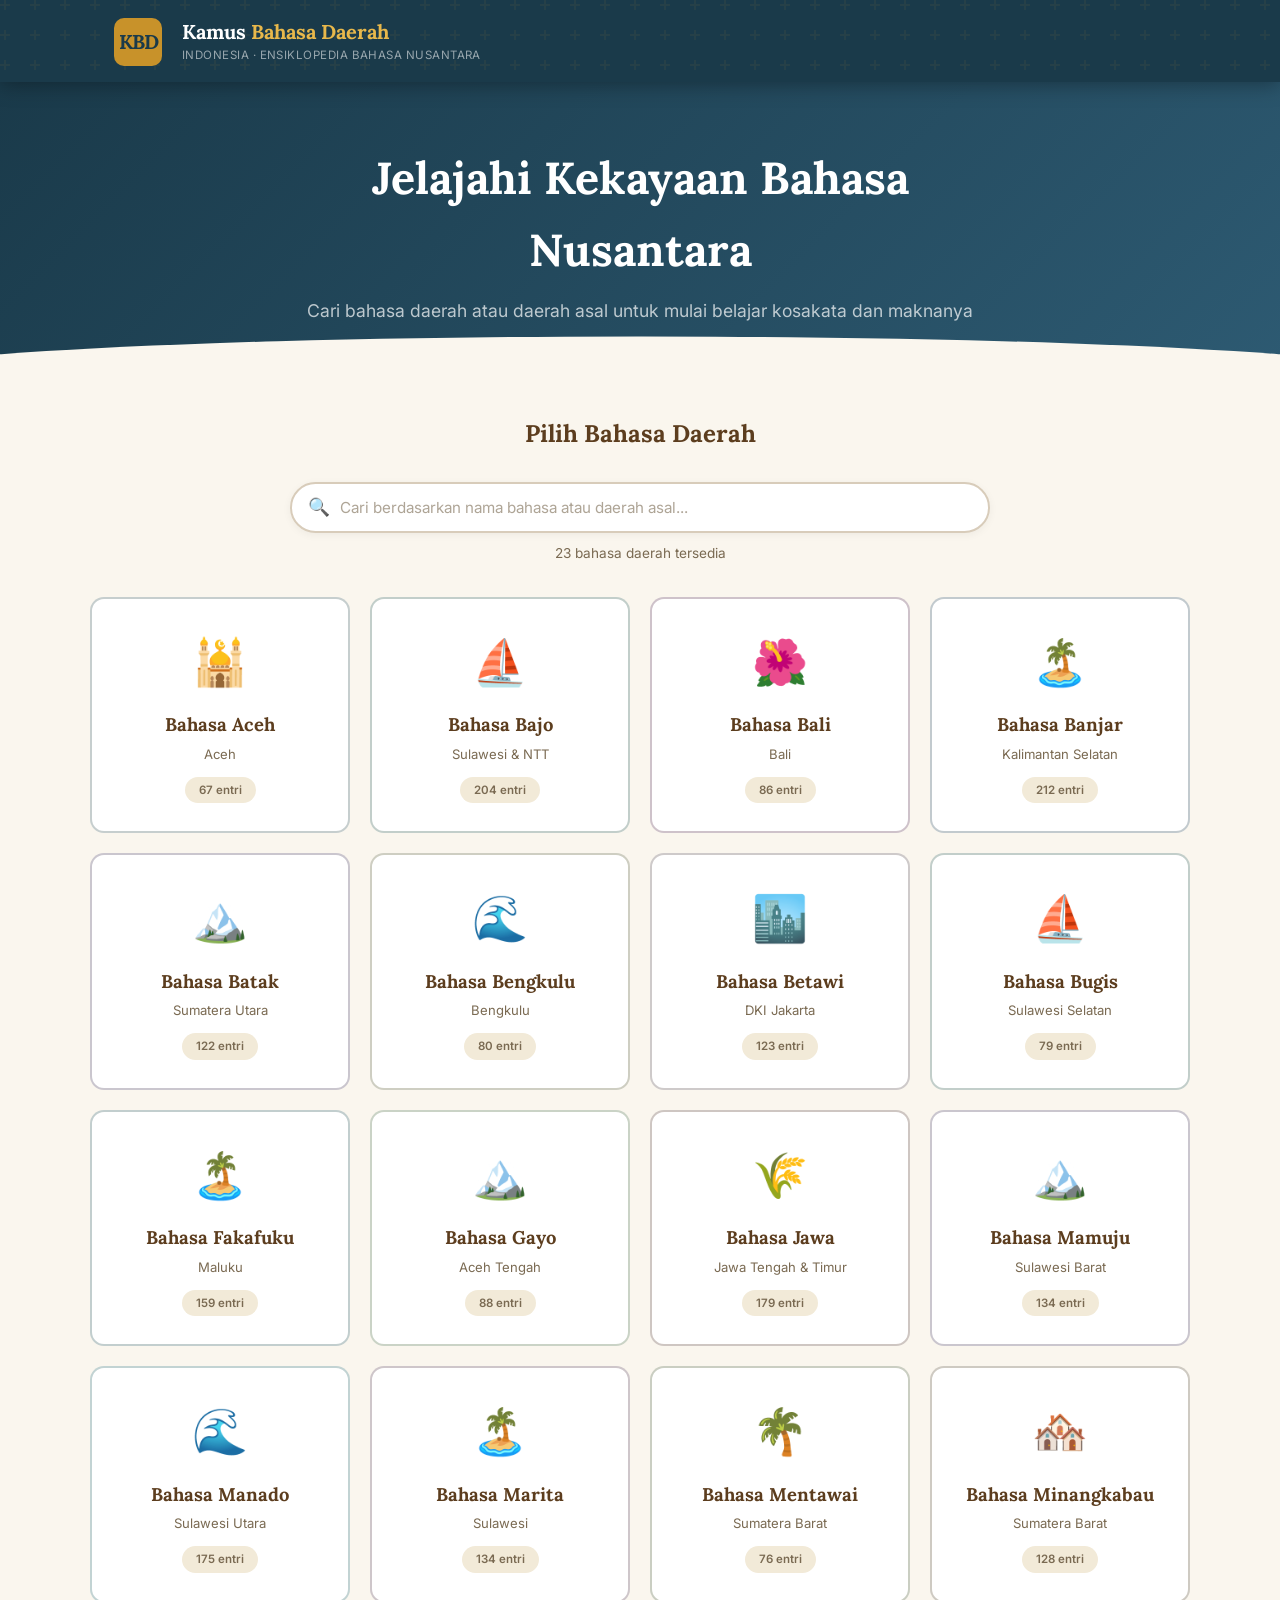
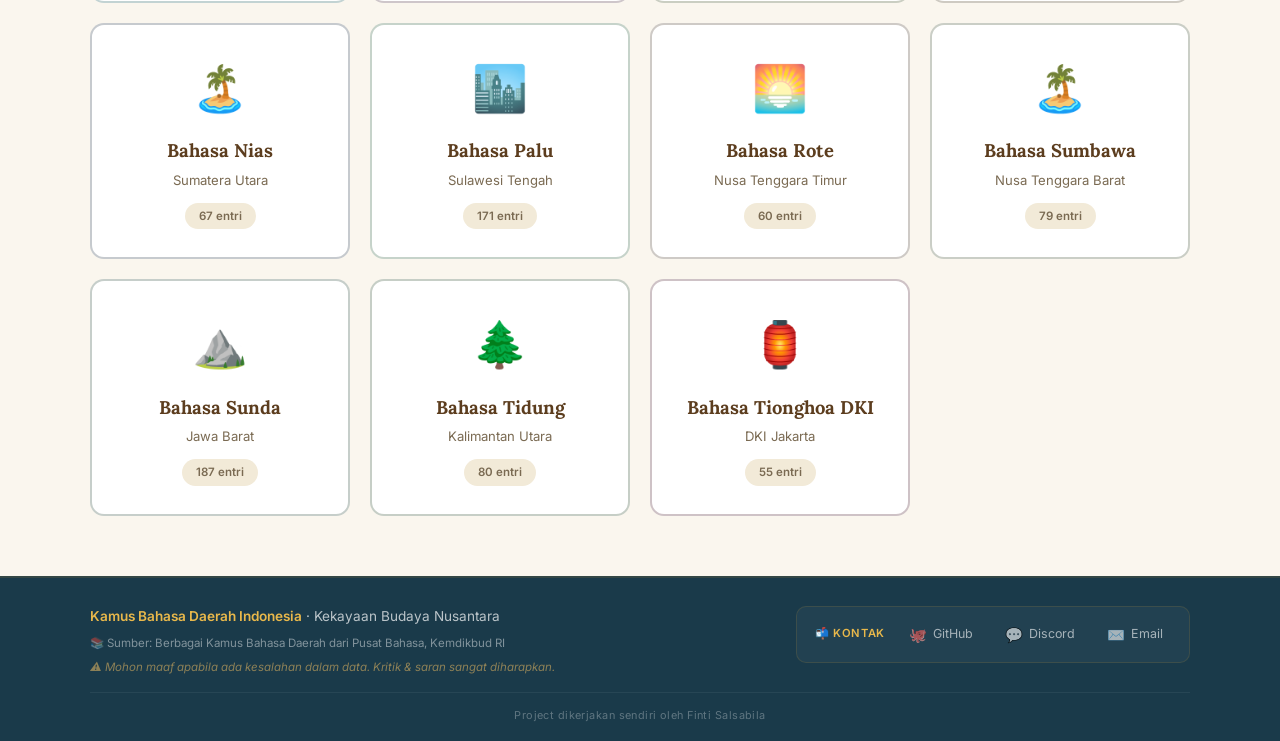
==== index.html @ 750435c6 "nambah palu" ====
<!DOCTYPE html>
<html lang="id">
<head>
    <meta charset="UTF-8" />
    <meta name="viewport" content="width=device-width, initial-scale=1.0" />
    <title>Kamus Bahasa Daerah Indonesia</title>
    
    <!-- FAVICON -->
    <link rel="icon" type="image/png" href="assets/favicon.png" />
    <link rel="icon" type="image/x-icon" href="assets/favicon.ico" />
    <link rel="apple-touch-icon" href="assets/favicon.png" />
    
    <link rel="preconnect" href="https://fonts.googleapis.com" />
    <link href="https://fonts.googleapis.com/css2?family=Lora:ital,wght@0,400;0,600;0,700;1,400&family=Inter:wght@300;400;500;600&family=JetBrains+Mono:wght@400;500&display=swap" rel="stylesheet" />
    <link rel="stylesheet" href="styles/main.css" />
</head>
<body>
    <!-- HEADER -->
    <header>
        <div class="header-inner">
            <div class="logo-mark">KBD</div>
            <div class="header-text">
                <h1>Kamus <span>Bahasa Daerah</span></h1>
                <p>Indonesia · Ensiklopedia Bahasa Nusantara</p>
            </div>
        </div>
    </header>

    <!-- HERO SECTION -->
    <section class="hero">
        <div class="hero-inner">
            <h2>Jelajahi Kekayaan Bahasa Nusantara</h2>
            <p>Cari bahasa daerah atau daerah asal untuk mulai belajar kosakata dan maknanya</p>
        </div>
    </section>

    <!-- LANGUAGE SELECTION -->
    <section class="language-selection">
        <div class="container">
            <h3>Pilih Bahasa Daerah</h3>
            
            <!-- SEARCH BAR -->
            <div class="search-container">
                <div class="search-wrapper">
                    <span class="search-icon">🔍</span>
                    <input 
                        type="text" 
                        id="searchRegion" 
                        placeholder="Cari berdasarkan nama bahasa atau daerah asal..." 
                        class="search-input"
                        autocomplete="off"
                    />
                    <button id="clearSearch" class="clear-search" aria-label="Bersihkan pencarian">✕</button>
                </div>
                <div class="search-info" id="searchInfo"></div>
            </div>

            <div class="language-grid" id="languageGrid">
                <!-- Akan diisi oleh JavaScript -->
            </div>
        </div>
    </section>

    <!-- FOOTER -->
    <footer>
        <div class="footer-inner">
            <div class="footer-left">
                <div class="footer-brand">
                    <strong>Kamus Bahasa Daerah Indonesia</strong>
                    <span>· Kekayaan Budaya Nusantara</span>
                </div>
                <div class="footer-credit">
                    <span>📚 Sumber: Berbagai Kamus Bahasa Daerah dari Pusat Bahasa, Kemdikbud RI</span>
                </div>
                <div class="footer-disclaimer">
                    <span>⚠️ Mohon maaf apabila ada kesalahan dalam data. Kritik & saran sangat diharapkan.</span>
                </div>
            </div>
            <div class="footer-right">
                <div class="footer-contact">
                    <span class="contact-label">📬 Kontak</span>
                    <a href="https://github.com/fintisalsabila" target="_blank" rel="noopener noreferrer" class="contact-link">
                        <span class="contact-icon">🐙</span> GitHub
                    </a>
                    <a href="https://discordapp.com/users/591434474831740949" target="_blank" rel="noopener noreferrer" class="contact-link">
                        <span class="contact-icon">💬</span> Discord
                    </a>
                    <a href="mailto:finti.sasa.sabila@gmail.com" class="contact-link">
                        <span class="contact-icon">✉️</span> Email
                    </a>
                </div>
            </div>
        </div>
        <div class="footer-bottom">
            <span>Project dikerjakan sendiri oleh Finti Salsabila</span>
        </div>
    </footer>

    <script src="js/main.js"></script>
</body>
</html>
---- styles/main.css ----
:root {
    --gold: #C8922A;
    --gold-lt: #E8B84B;
    --gold-dk: #9B6E1A;
    --earth: #5C3D1E;
    --river: #1A3A4A;
    --river-lt: #2D5A72;
    --cream: #FAF6EE;
    --parchment: #F2EAD8;
    --ink: #1C1208;
    --muted: #7A6A52;
    --border: #D8CCBA;
    --shadow: rgba(28, 18, 8, .10);
    --success: #2A7A2A;
}

*,
*::before,
*::after {
    box-sizing: border-box;
    margin: 0;
    padding: 0;
}

html {
    scroll-behavior: smooth;
}

body {
    font-family: 'Inter', sans-serif;
    background: var(--cream);
    color: var(--ink);
    min-height: 100vh;
    font-size: 15px;
    line-height: 1.6;
}

/* ─── HEADER ─── */
header {
    background: var(--river);
    background-image: url("data:image/svg+xml,%3Csvg width='60' height='60' viewBox='0 0 60 60' xmlns='http://www.w3.org/2000/svg'%3E%3Cg fill='none' fill-rule='evenodd'%3E%3Cg fill='%23C8922A' fill-opacity='0.07'%3E%3Cpath d='M36 34v-4h-2v4h-4v2h4v4h2v-4h4v-2h-4zm0-30V0h-2v4h-4v2h4v4h2V6h4V4h-4zM6 34v-4H4v4H0v2h4v4h2v-4h4v-2H6zM6 4V0H4v4H0v2h4v4h2V6h4V4H6z'/%3E%3C/g%3E%3C/g%3E%3C/svg%3E");
    padding: 0;
    position: sticky;
    top: 0;
    z-index: 100;
    box-shadow: 0 2px 20px rgba(0, 0, 0, .35);
}

.header-inner {
    max-width: 1100px;
    margin: 0 auto;
    padding: 18px 24px 16px;
    display: flex;
    align-items: center;
    gap: 20px;
}

.logo-mark {
    width: 48px;
    height: 48px;
    background: var(--gold);
    border-radius: 10px;
    display: flex;
    align-items: center;
    justify-content: center;
    font-family: 'Lora', serif;
    font-size: 20px;
    font-weight: 700;
    color: var(--river);
    flex-shrink: 0;
    letter-spacing: -1px;
}

.header-text h1 {
    font-family: 'Lora', serif;
    font-size: 1.25rem;
    font-weight: 700;
    color: #fff;
    line-height: 1.2;
}

.header-text h1 span {
    color: var(--gold-lt);
}

.header-text p {
    font-size: 0.72rem;
    color: rgba(255, 255, 255, .55);
    letter-spacing: .04em;
    text-transform: uppercase;
    margin-top: 2px;
}

/* ─── HERO ─── */
.hero {
    background: linear-gradient(135deg, var(--river) 0%, var(--river-lt) 100%);
    padding: 60px 24px 50px;
    text-align: center;
    position: relative;
    overflow: hidden;
}

.hero::after {
    content: '';
    position: absolute;
    bottom: -1px;
    left: 0;
    right: 0;
    height: 40px;
    background: var(--cream);
    clip-path: ellipse(60% 100% at 50% 100%);
}

.hero-inner {
    max-width: 700px;
    margin: 0 auto;
}

.hero h2 {
    font-family: 'Lora', serif;
    font-size: clamp(1.8rem, 4vw, 2.8rem);
    color: #fff;
    font-weight: 700;
    margin-bottom: 12px;
}

.hero p {
    font-size: 1.1rem;
    color: rgba(255, 255, 255, .7);
}

/* ─── LANGUAGE SELECTION ─── */
.language-selection {
    padding: 40px 24px 60px;
}

.container {
    max-width: 1100px;
    margin: 0 auto;
}

.language-selection h3 {
    font-family: 'Lora', serif;
    font-size: 1.5rem;
    color: var(--earth);
    margin-bottom: 28px;
    text-align: center;
}

.language-grid {
    display: grid;
    grid-template-columns: repeat(auto-fill, minmax(260px, 1fr));
    gap: 20px;
}

.language-card {
    background: #fff;
    border: 2px solid var(--border);
    border-radius: 14px;
    padding: 28px 20px;
    text-align: center;
    cursor: pointer;
    transition: all .25s ease;
    position: relative;
    overflow: hidden;
}

.language-card::before {
    content: '';
    position: absolute;
    top: 0;
    left: 0;
    right: 0;
    height: 4px;
    background: var(--gold);
    opacity: 0;
    transition: opacity .25s;
}

.language-card:hover {
    transform: translateY(-6px);
    box-shadow: 0 8px 30px var(--shadow);
    border-color: var(--gold-lt);
}

.language-card:hover::before {
    opacity: 1;
}

.language-card .emoji {
    font-size: 2.8rem;
    display: block;
    margin-bottom: 12px;
}

.language-card .name {
    font-family: 'Lora', serif;
    font-size: 1.15rem;
    font-weight: 700;
    color: var(--earth);
    margin-bottom: 4px;
}

.language-card .region {
    font-size: 0.82rem;
    color: var(--muted);
}

.language-card .count {
    display: inline-block;
    margin-top: 12px;
    background: var(--parchment);
    border-radius: 999px;
    padding: 4px 14px;
    font-size: 0.72rem;
    font-weight: 600;
    color: var(--muted);
}

/* ─── SEARCH BAR ──────────────────────────────────────────────────────────── */
.search-container {
    max-width: 700px;
    margin: 0 auto 32px;
}

.search-wrapper {
    position: relative;
    display: flex;
    align-items: center;
    background: #fff;
    border: 2px solid var(--border);
    border-radius: 50px;
    padding: 0 16px;
    transition: all .3s ease;
    box-shadow: 0 2px 8px rgba(0, 0, 0, .05);
}

.search-wrapper:focus-within {
    border-color: var(--gold);
    box-shadow: 0 4px 20px rgba(200, 146, 42, .15);
}

.search-icon {
    font-size: 1.1rem;
    color: var(--muted);
    margin-right: 10px;
    flex-shrink: 0;
}

.search-input {
    flex: 1;
    padding: 14px 0;
    border: none;
    outline: none;
    font-family: 'Inter', sans-serif;
    font-size: 0.95rem;
    background: transparent;
    color: var(--ink);
}

.search-input::placeholder {
    color: var(--muted);
    opacity: 0.6;
}

.clear-search {
    display: none;
    align-items: center;
    justify-content: center;
    width: 28px;
    height: 28px;
    border: none;
    background: var(--parchment);
    border-radius: 50%;
    color: var(--muted);
    font-size: 0.8rem;
    cursor: pointer;
    transition: all .2s ease;
    flex-shrink: 0;
}

.clear-search:hover {
    background: var(--gold);
    color: #fff;
    transform: scale(1.1);
}

.search-info {
    margin-top: 10px;
    font-size: 0.85rem;
    color: var(--muted);
    text-align: center;
    display: none;
}

.search-info strong {
    color: var(--earth);
    font-weight: 600;
}

/* ─── EMPTY SEARCH STATE ──────────────────────────────────────────────────── */
.empty-search {
    grid-column: 1 / -1;
    text-align: center;
    padding: 60px 20px;
    background: #fff;
    border-radius: 16px;
    border: 2px dashed var(--border);
}

.empty-icon {
    font-size: 3rem;
    display: block;
    margin-bottom: 16px;
}

.empty-search h3 {
    font-family: 'Lora', serif;
    font-size: 1.3rem;
    color: var(--earth);
    margin-bottom: 8px;
}

.empty-search p {
    color: var(--muted);
    font-size: 0.95rem;
}

.empty-hint {
    font-size: 0.85rem !important;
    color: var(--muted);
    opacity: 0.7;
    margin-top: 4px;
}

/* ─── HIGHLIGHT MATCH ─────────────────────────────────────────────────────── */
.highlight {
    background: var(--gold-lt);
    color: var(--ink);
    padding: 1px 4px;
    border-radius: 3px;
    font-weight: 600;
}

/* ─── RESPONSIVE SEARCH ──────────────────────────────────────────────────── */
@media (max-width: 640px) {
    .search-wrapper {
        padding: 0 12px;
        border-radius: 40px;
    }

    .search-input {
        padding: 12px 0;
        font-size: 0.9rem;
    }

    .search-icon {
        font-size: 0.95rem;
        margin-right: 8px;
    }

    .clear-search {
        width: 24px;
        height: 24px;
        font-size: 0.7rem;
    }

    .search-info {
        font-size: 0.8rem;
    }

    .empty-search {
        padding: 40px 16px;
    }

    .empty-icon {
        font-size: 2.5rem;
    }

    .empty-search h3 {
        font-size: 1.1rem;
    }
}

/* ─── FOOTER ─── */
footer {
    background: var(--river);
    color: rgba(255, 255, 255, .6);
    padding: 28px 24px 16px;
    font-size: 0.78rem;
    line-height: 1.6;
    border-top: 2px solid rgba(200, 146, 42, .15);
}

.footer-inner {
    max-width: 1100px;
    margin: 0 auto;
    display: flex;
    justify-content: space-between;
    align-items: flex-start;
    flex-wrap: wrap;
    gap: 30px;
}

.footer-left {
    flex: 1;
    min-width: 280px;
}

.footer-right {
    flex-shrink: 0;
}

.footer-brand {
    font-size: 0.85rem;
    color: rgba(255, 255, 255, .7);
    margin-bottom: 6px;
}

.footer-brand strong {
    color: var(--gold-lt);
    font-weight: 600;
}

.footer-credit {
    font-size: 0.72rem;
    color: rgba(255, 255, 255, .45);
    margin-bottom: 6px;
}

.footer-disclaimer {
    font-size: 0.72rem;
    color: rgba(255, 200, 100, .5);
    font-style: italic;
    margin-top: 4px;
}

/* ─── KONTAK HORIZONTAL (KE SAMPING) ─── */
.footer-contact {
    background: rgba(255, 255, 255, .04);
    padding: 12px 18px;
    border-radius: 10px;
    border: 1px solid rgba(200, 146, 42, .15);
    display: flex;
    align-items: center;
    gap: 16px;
    flex-wrap: wrap;
}

.contact-label {
    font-size: 0.7rem;
    font-weight: 600;
    color: var(--gold-lt);
    text-transform: uppercase;
    letter-spacing: .06em;
}

.contact-links {
    display: flex;
    align-items: center;
    gap: 16px;
    flex-wrap: wrap;
}

.contact-link {
    display: flex;
    align-items: center;
    gap: 6px;
    color: rgba(255, 255, 255, .6);
    text-decoration: none;
    font-size: 0.78rem;
    transition: color .2s, transform .15s;
    padding: 4px 8px;
    border-radius: 6px;
}

.contact-link:hover {
    color: var(--gold-lt);
    background: rgba(200, 146, 42, .1);
    transform: translateY(-2px);
}

.contact-icon {
    font-size: 0.9rem;
}

/* ─── BAGIAN BAWAH FOOTER ─── */
.footer-bottom {
    max-width: 1100px;
    margin: 16px auto 0;
    padding-top: 14px;
    border-top: 1px solid rgba(255, 255, 255, .06);
    text-align: center;
    font-size: 0.68rem;
    color: rgba(255, 255, 255, .3);
    letter-spacing: .04em;
}

/* ─── RESPONSIVE ─── */
@media (max-width: 640px) {
    .language-grid {
        grid-template-columns: 1fr 1fr;
        gap: 14px;
    }

    .language-card {
        padding: 20px 14px;
    }

    .language-card .emoji {
        font-size: 2rem;
    }

    .language-card .name {
        font-size: 0.95rem;
    }

    .footer-inner {
        flex-direction: column;
        gap: 20px;
    }

    .footer-left {
        min-width: unset;
        width: 100%;
    }

    .footer-right {
        width: 100%;
    }

    .footer-contact {
        flex-direction: row;
        flex-wrap: wrap;
        justify-content: center;
        padding: 10px 14px;
        gap: 8px 16px;
    }

    .contact-label {
        width: 100%;
        text-align: center;
        margin-bottom: 0;
    }

    .contact-links {
        justify-content: center;
        gap: 12px;
    }

    .contact-link {
        padding: 4px 6px;
    }

    .contact-link:hover {
        transform: none;
    }
}

@media (max-width: 440px) {
    .language-grid {
        grid-template-columns: 1fr;
    }

    .contact-links {
        flex-direction: row;
        flex-wrap: wrap;
        justify-content: center;
    }
}
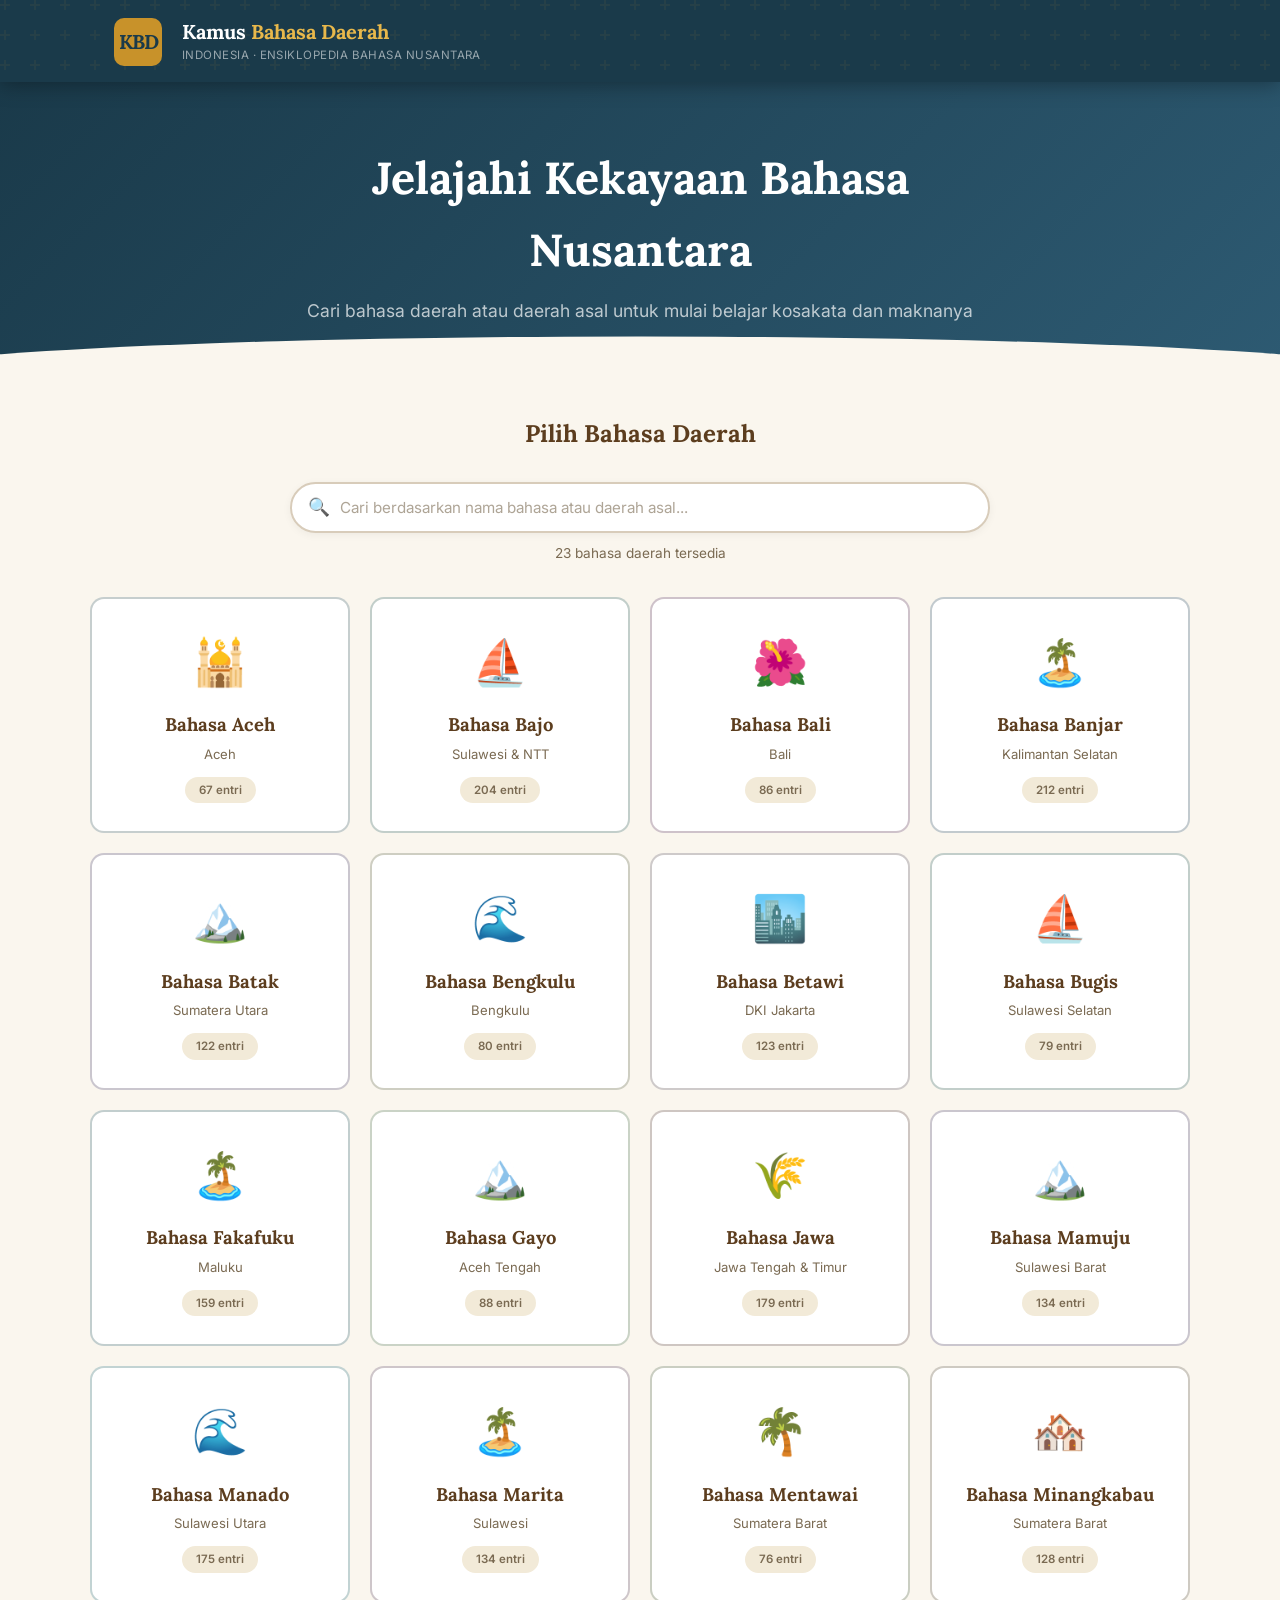
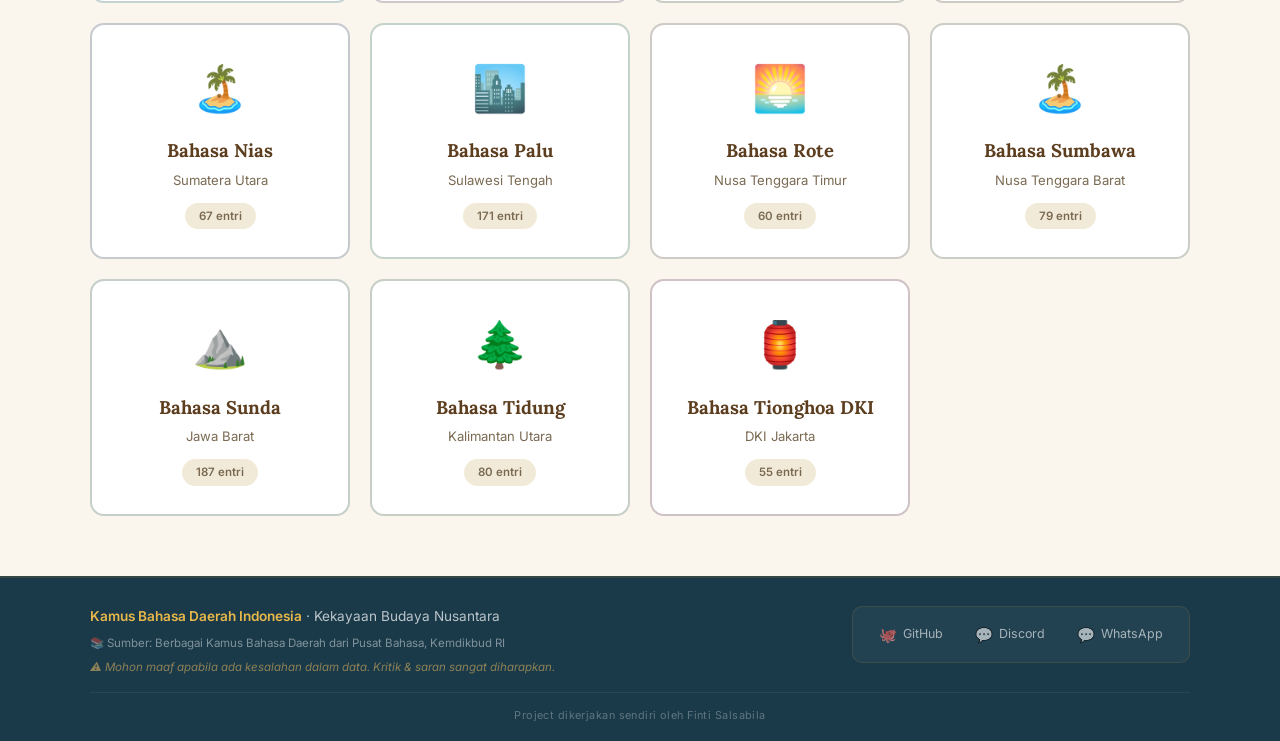
==== commit 2623875a: "benerin palu sama kontak" ====
--- a/index.html
+++ b/index.html
@@ -78,15 +78,15 @@
             </div>
             <div class="footer-right">
                 <div class="footer-contact">
-                    <span class="contact-label">📬 Kontak</span>
+                    <!-- <span class="contact-label">📬 Kontak</span> -->
                     <a href="https://github.com/fintisalsabila" target="_blank" rel="noopener noreferrer" class="contact-link">
                         <span class="contact-icon">🐙</span> GitHub
                     </a>
                     <a href="https://discordapp.com/users/591434474831740949" target="_blank" rel="noopener noreferrer" class="contact-link">
                         <span class="contact-icon">💬</span> Discord
                     </a>
-                    <a href="mailto:finti.sasa.sabila@gmail.com" class="contact-link">
-                        <span class="contact-icon">✉️</span> Email
+                    <a href="https://wa.me/6289516189819" target="_blank" rel="noopener noreferrer" class="contact-link">
+                        <span class="contact-icon">💬</span> WhatsApp
                     </a>
                 </div>
             </div>
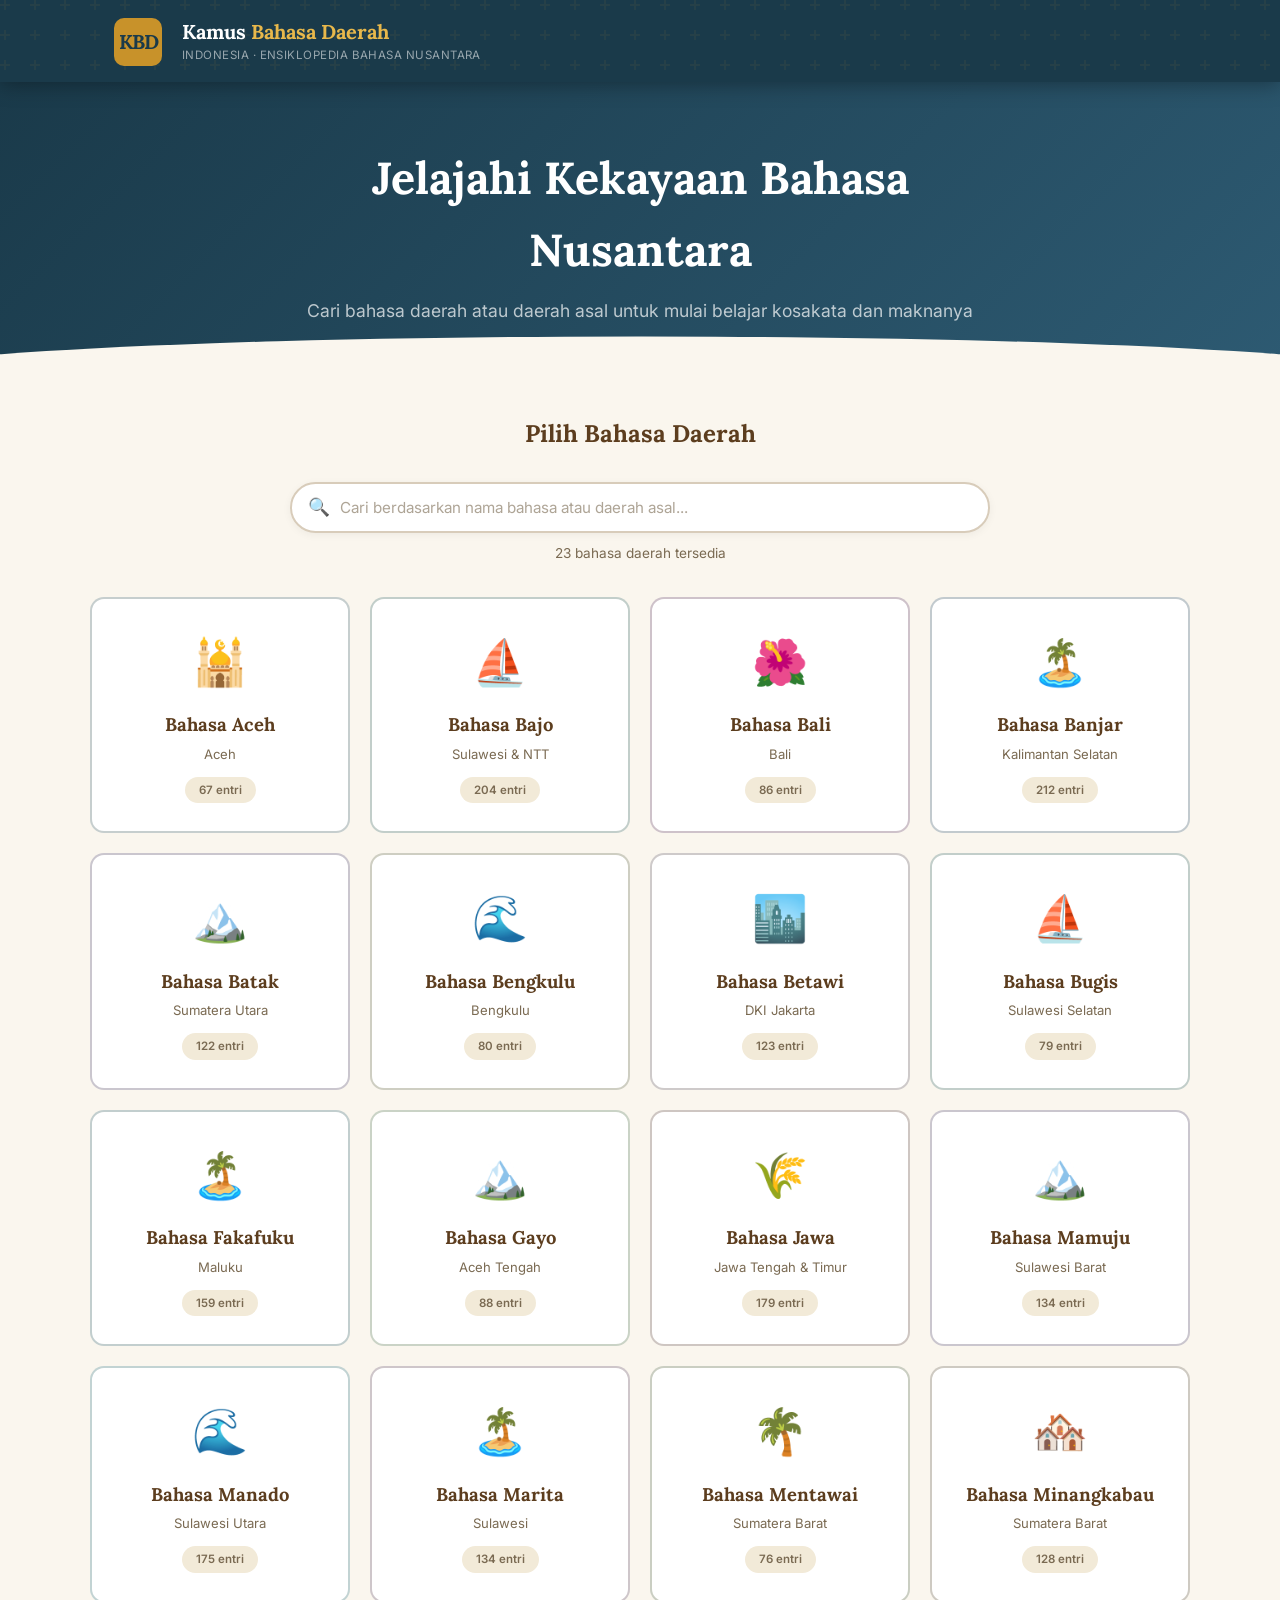
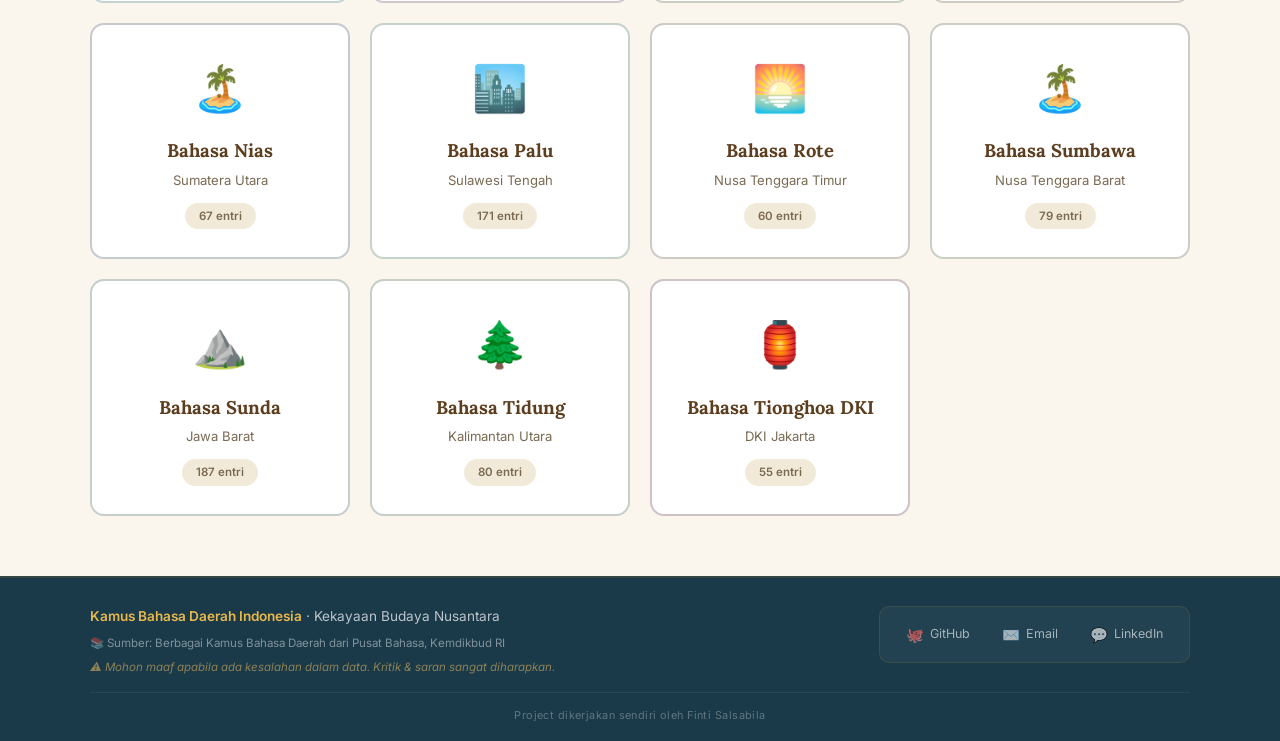
==== commit 095b4caf: "kontak" ====
--- a/index.html
+++ b/index.html
@@ -6,9 +6,9 @@
     <title>Kamus Bahasa Daerah Indonesia</title>
     
     <!-- FAVICON -->
-    <link rel="icon" type="image/png" href="assets/favicon.png" />
+    <link rel="icon" type="image/png" href="assets/favicon.ico" />
     <link rel="icon" type="image/x-icon" href="assets/favicon.ico" />
-    <link rel="apple-touch-icon" href="assets/favicon.png" />
+    <link rel="apple-touch-icon" href="assets/favicon.ico" />
     
     <link rel="preconnect" href="https://fonts.googleapis.com" />
     <link href="https://fonts.googleapis.com/css2?family=Lora:ital,wght@0,400;0,600;0,700;1,400&family=Inter:wght@300;400;500;600&family=JetBrains+Mono:wght@400;500&display=swap" rel="stylesheet" />
@@ -82,11 +82,9 @@
                     <a href="https://github.com/fintisalsabila" target="_blank" rel="noopener noreferrer" class="contact-link">
                         <span class="contact-icon">🐙</span> GitHub
                     </a>
-                    <a href="https://discordapp.com/users/591434474831740949" target="_blank" rel="noopener noreferrer" class="contact-link">
-                        <span class="contact-icon">💬</span> Discord
-                    </a>
-                    <a href="https://wa.me/6289516189819" target="_blank" rel="noopener noreferrer" class="contact-link">
-                        <span class="contact-icon">💬</span> WhatsApp
+                    <a href="mailto:finti.sasa.sabila@gmail.com" target="_blank" rel="noopener noreferrer" class="contact-link"> <span class="contact-icon">✉️</span> Email </a>
+                    <a href="https://www.linkedin.com/in/finti-sasa-sabila-139681183/" target="_blank" rel="noopener noreferrer" class="contact-link">
+                        <span class="contact-icon">💬</span> LinkedIn
                     </a>
                 </div>
             </div>
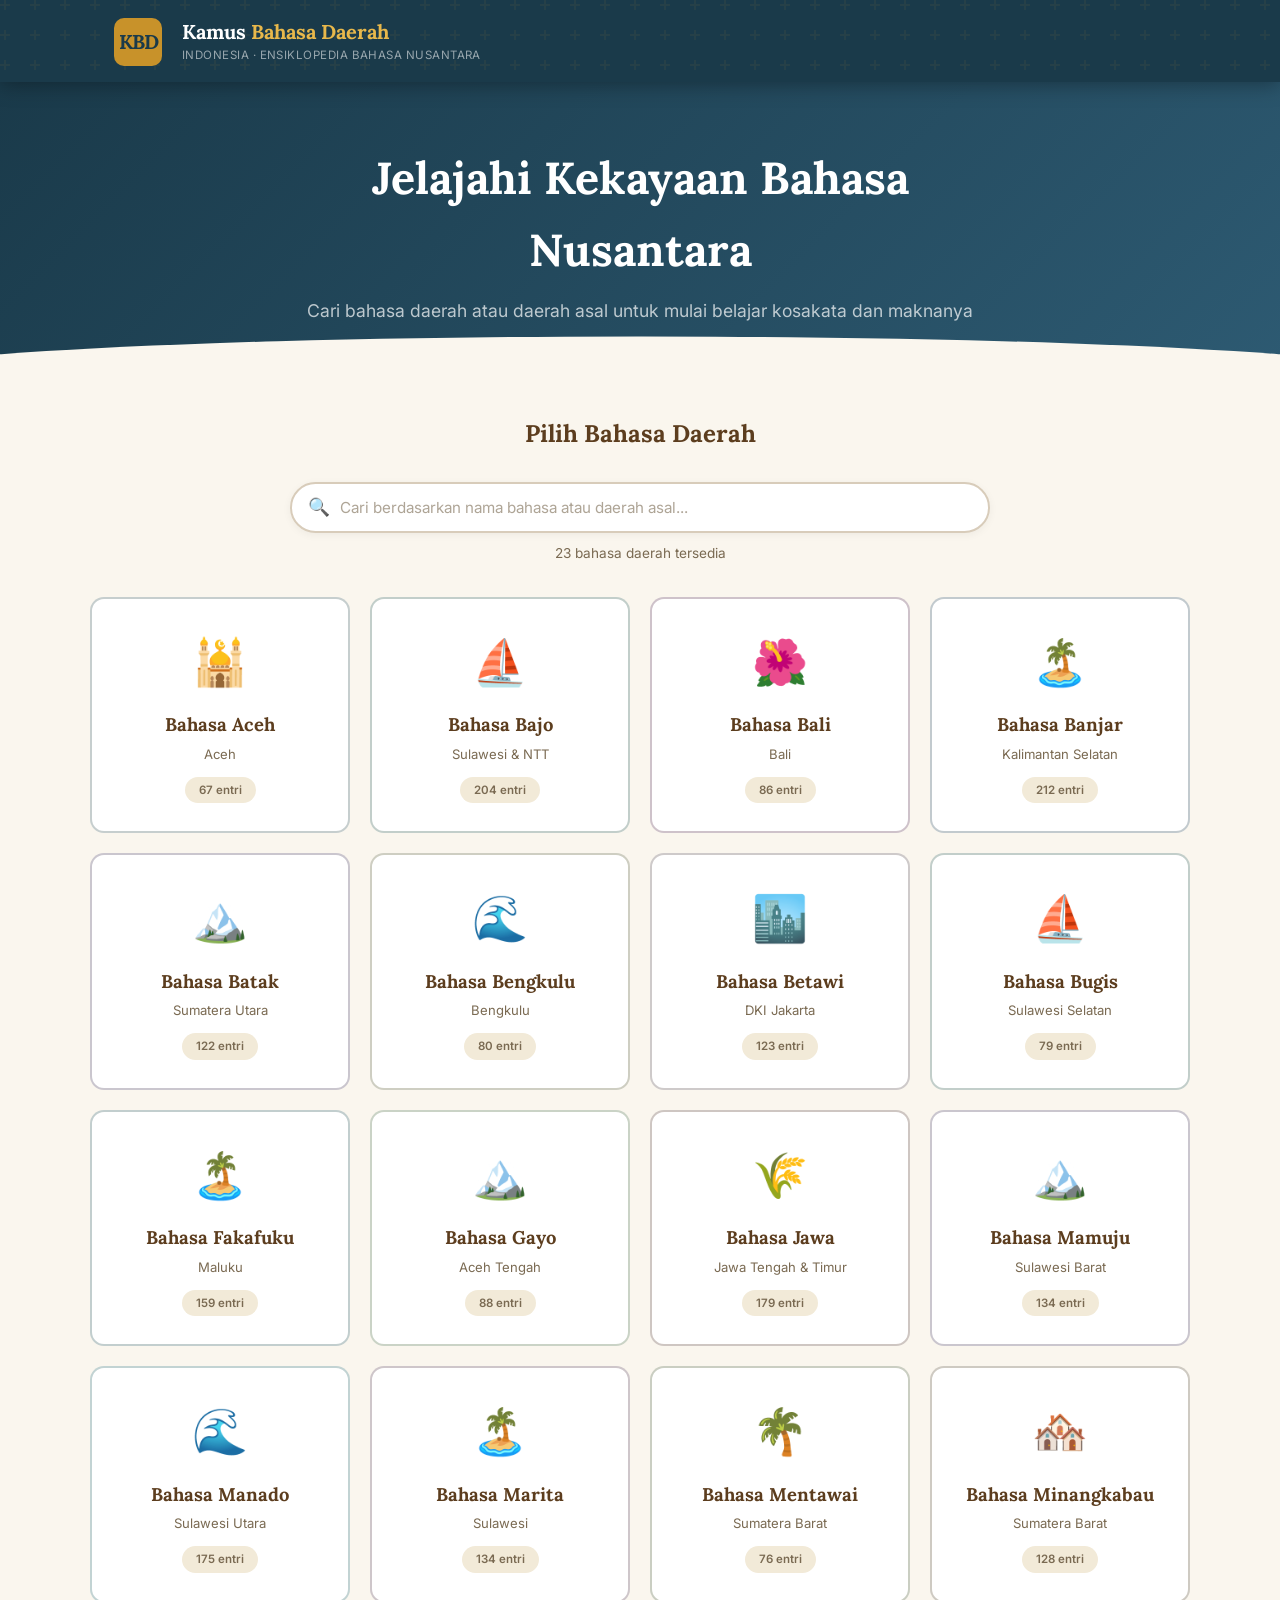
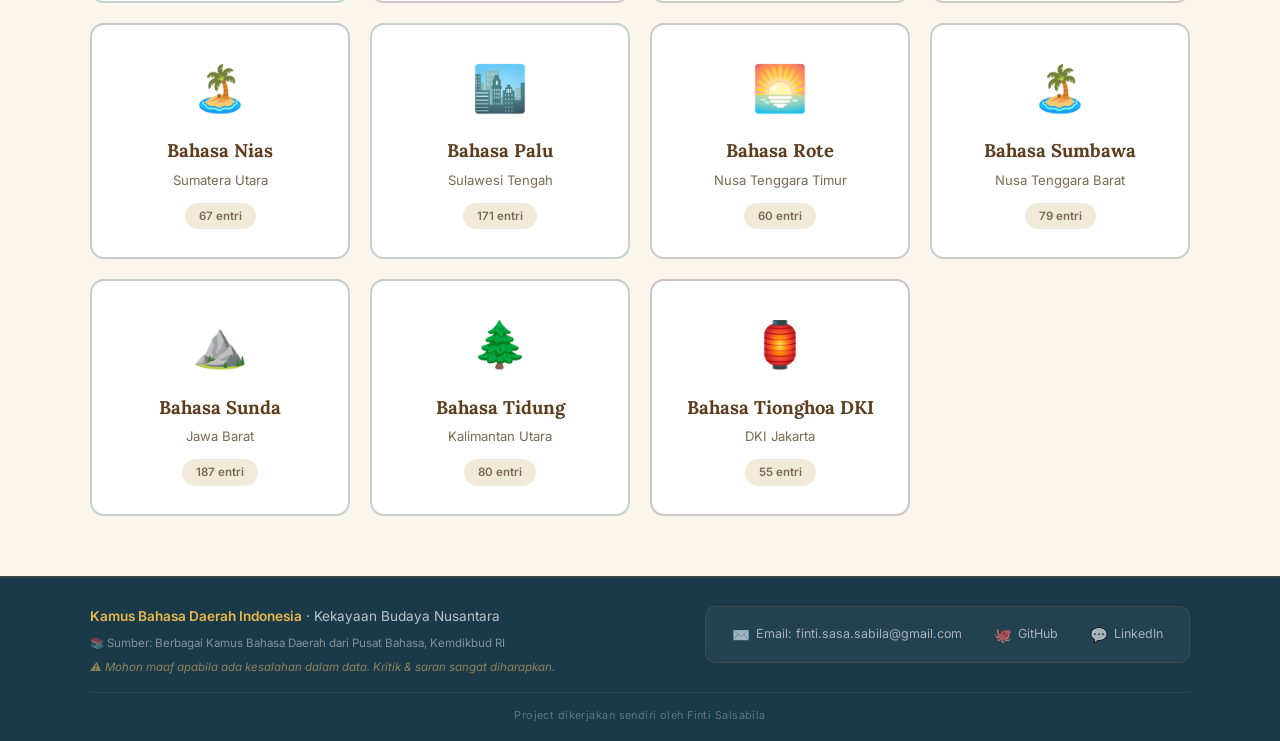
==== commit 40301530: "kontak" ====
--- a/index.html
+++ b/index.html
@@ -79,10 +79,10 @@
             <div class="footer-right">
                 <div class="footer-contact">
                     <!-- <span class="contact-label">📬 Kontak</span> -->
+                    <a href="#" target="_blank" rel="noopener noreferrer" class="contact-link"> <span class="contact-icon">✉️</span> Email: finti.sasa.sabila@gmail.com </a>
                     <a href="https://github.com/fintisalsabila" target="_blank" rel="noopener noreferrer" class="contact-link">
                         <span class="contact-icon">🐙</span> GitHub
                     </a>
-                    <a href="mailto:finti.sasa.sabila@gmail.com" target="_blank" rel="noopener noreferrer" class="contact-link"> <span class="contact-icon">✉️</span> Email </a>
                     <a href="https://www.linkedin.com/in/finti-sasa-sabila-139681183/" target="_blank" rel="noopener noreferrer" class="contact-link">
                         <span class="contact-icon">💬</span> LinkedIn
                     </a>
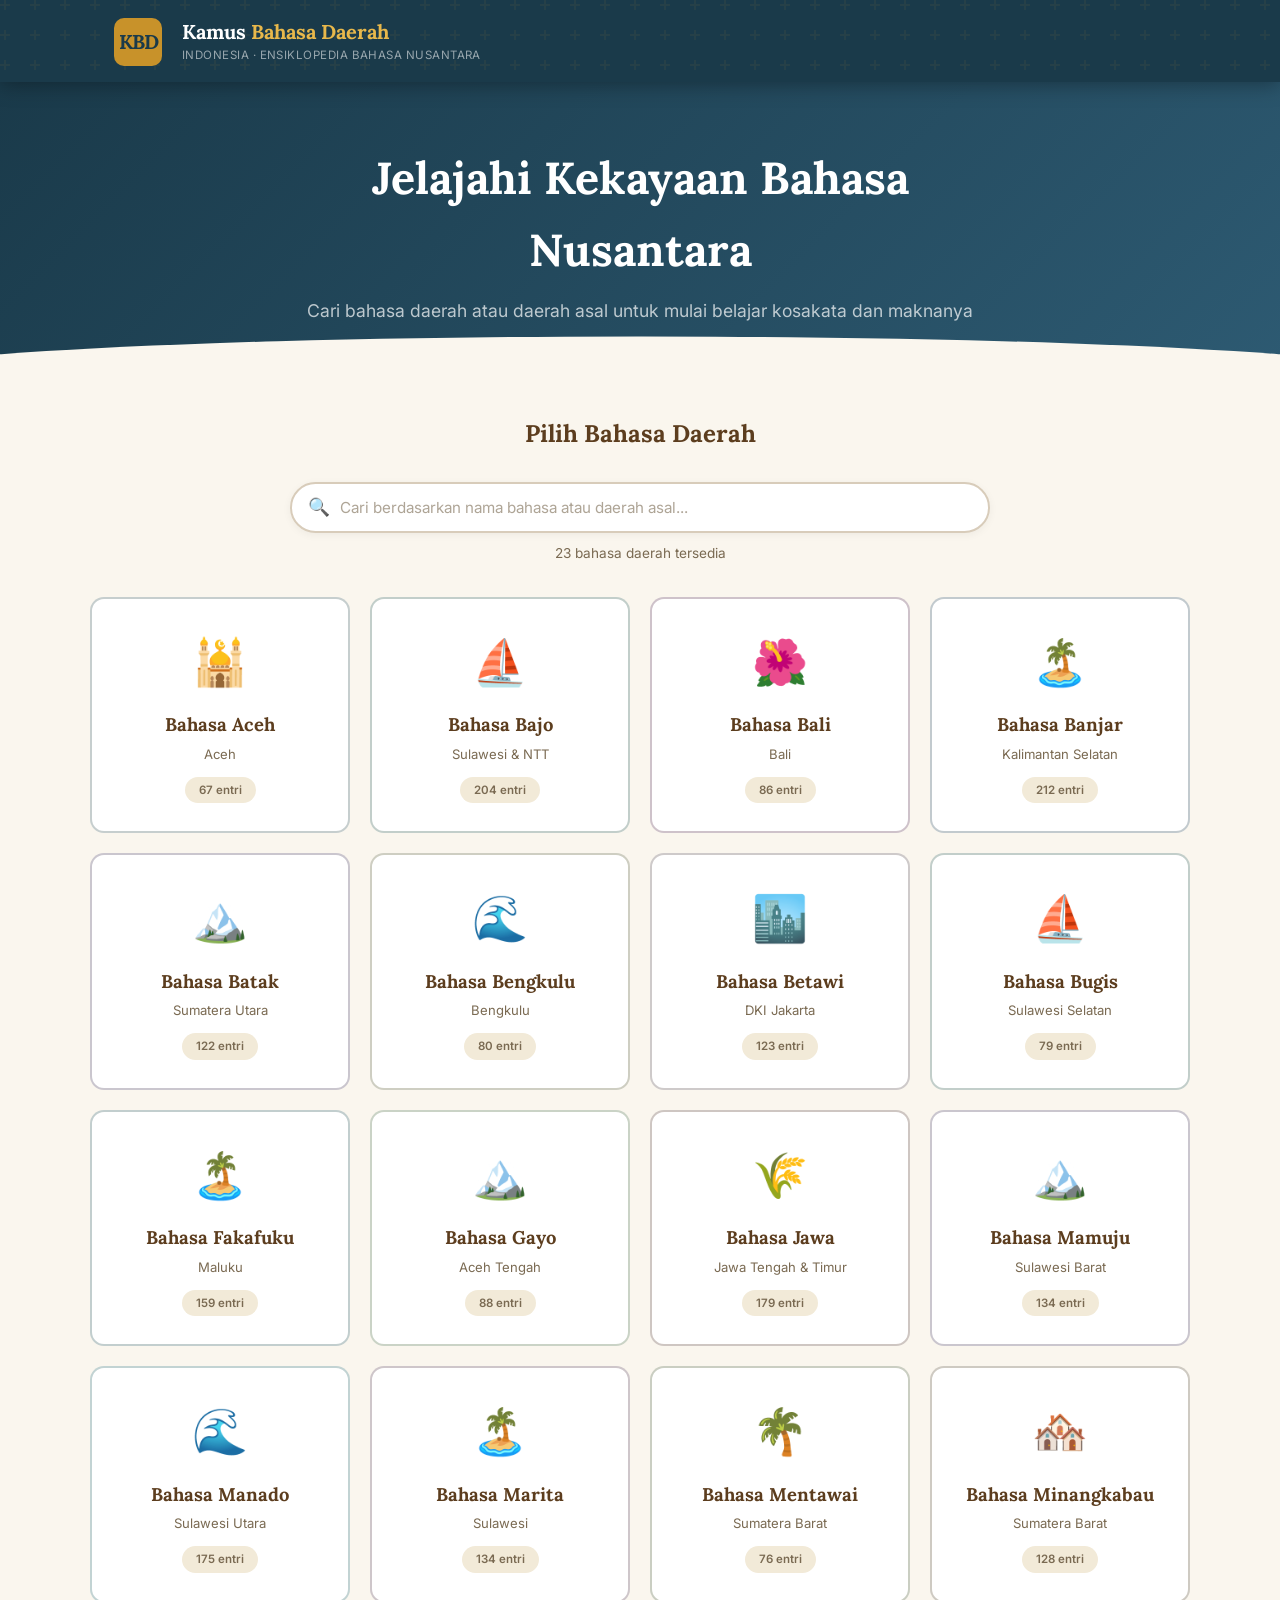
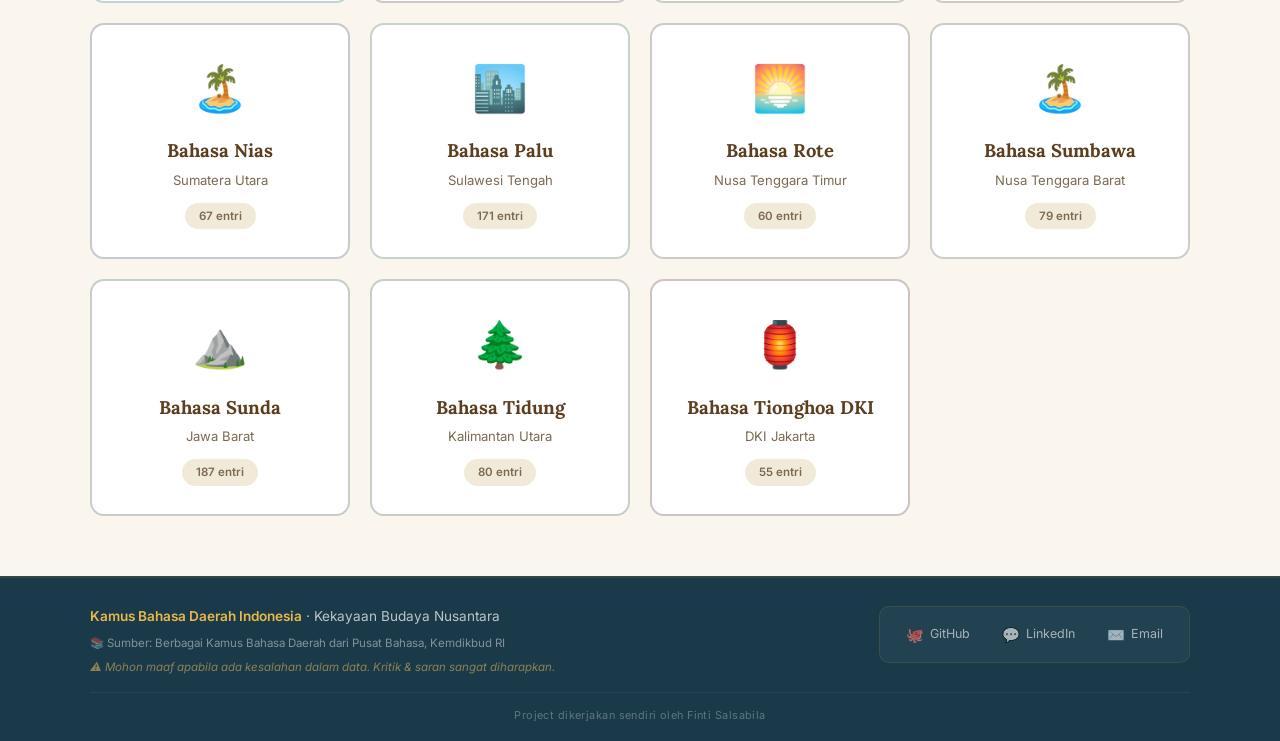
==== commit aa2b9e1b: "kontak" ====
--- a/index.html
+++ b/index.html
@@ -79,13 +79,13 @@
             <div class="footer-right">
                 <div class="footer-contact">
                     <!-- <span class="contact-label">📬 Kontak</span> -->
-                    <a href="#" target="_blank" rel="noopener noreferrer" class="contact-link"> <span class="contact-icon">✉️</span> Email: finti.sasa.sabila@gmail.com </a>
                     <a href="https://github.com/fintisalsabila" target="_blank" rel="noopener noreferrer" class="contact-link">
                         <span class="contact-icon">🐙</span> GitHub
                     </a>
                     <a href="https://www.linkedin.com/in/finti-sasa-sabila-139681183/" target="_blank" rel="noopener noreferrer" class="contact-link">
                         <span class="contact-icon">💬</span> LinkedIn
                     </a>
+                    <a href="mailto:finti.sasa.sabila@gmail.com" target="_blank" rel="noopener noreferrer" class="contact-link"> <span class="contact-icon">✉️</span> Email </a>
                 </div>
             </div>
         </div>
